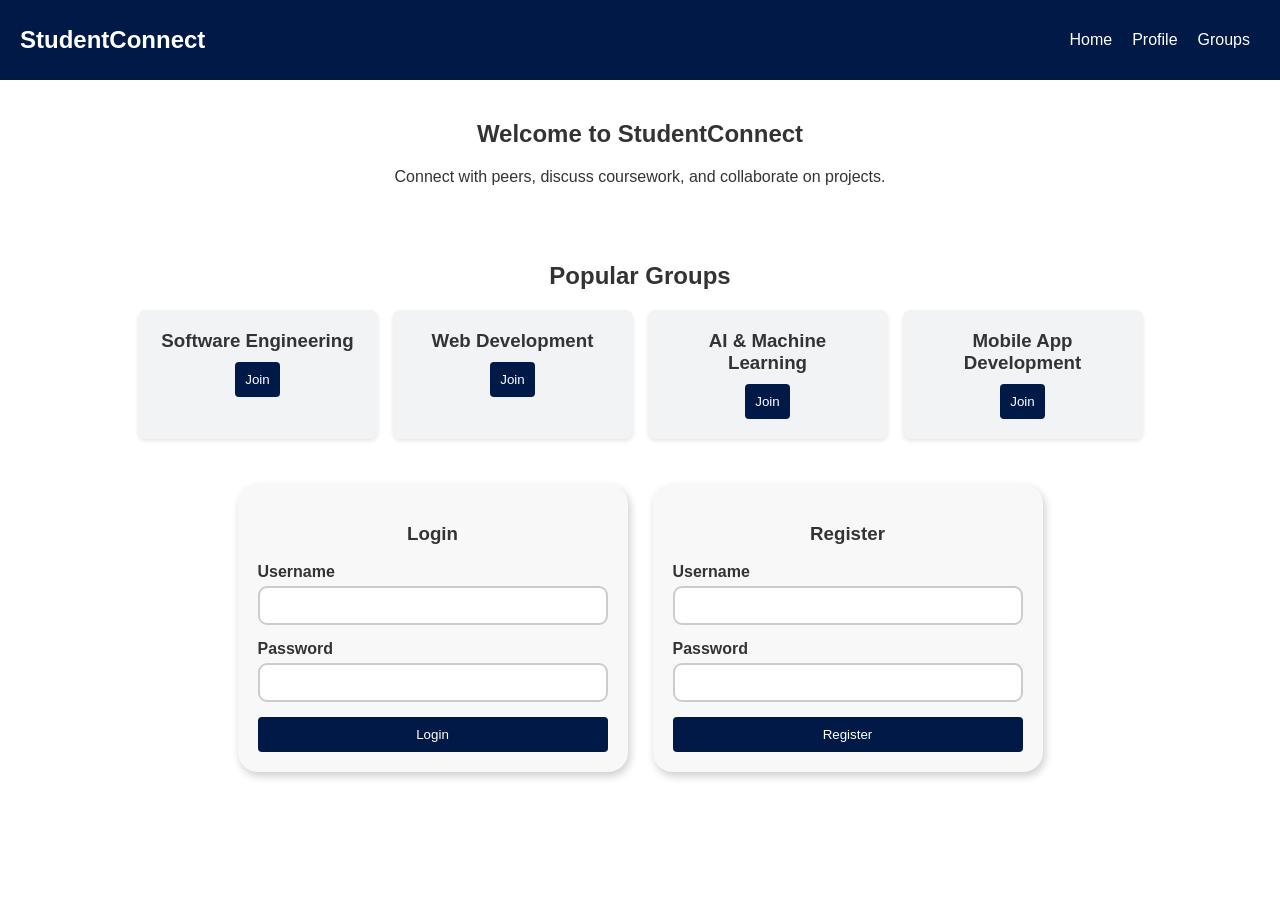
==== groups.html @ 41b74ba6 "Add files via upload" ====
<!DOCTYPE html>
<html lang="en">
<head>
    <meta charset="UTF-8">
    <meta name="viewport" content="width=device-width, initial-scale=1.0">
    <meta name="description" content="StudentConnect - Group Chat platform for students to communicate and collaborate in groups.">
    <title>StudentConnect - Groups</title>
    <link rel="stylesheet" href="css/groups.css">
    <link href="https://cdnjs.cloudflare.com/ajax/libs/font-awesome/5.15.4/css/all.min.css" rel="stylesheet">
    <link rel="icon" href="path-to-your-favicon.ico">
</head>
<body>
    <!-- Navbar -->
    <header>
        <h1>StudentConnect</h1>
        <nav>
            <a href="index.html" aria-label="Go to Home">Home</a>
            <a href="profile.html" aria-label="View your Profile">Profile</a>
            <a href="groups.html" aria-label="Explore Groups">Groups</a>
            <a href="index.html" id="logout" aria-label="Logout">Logout</a>
        </nav>
    </header>

    <!-- Groups Section -->
    <section class="groups-page">
        <h2>Explore Groups</h2>
        <div class="group-list" id="group-list">
            <p id="loading-groups">Loading groups...</p>
        </div>
    </section>

    <!-- Joined Groups Section -->
    <section class="joined-groups">
        <h2>Joined Groups</h2>
        <div class="joined-group-list" id="joined-group-list">
            <p>You haven't joined any groups yet.</p>
        </div>
    </section>

    <script src="groups.js"></script>
</body>
</html>
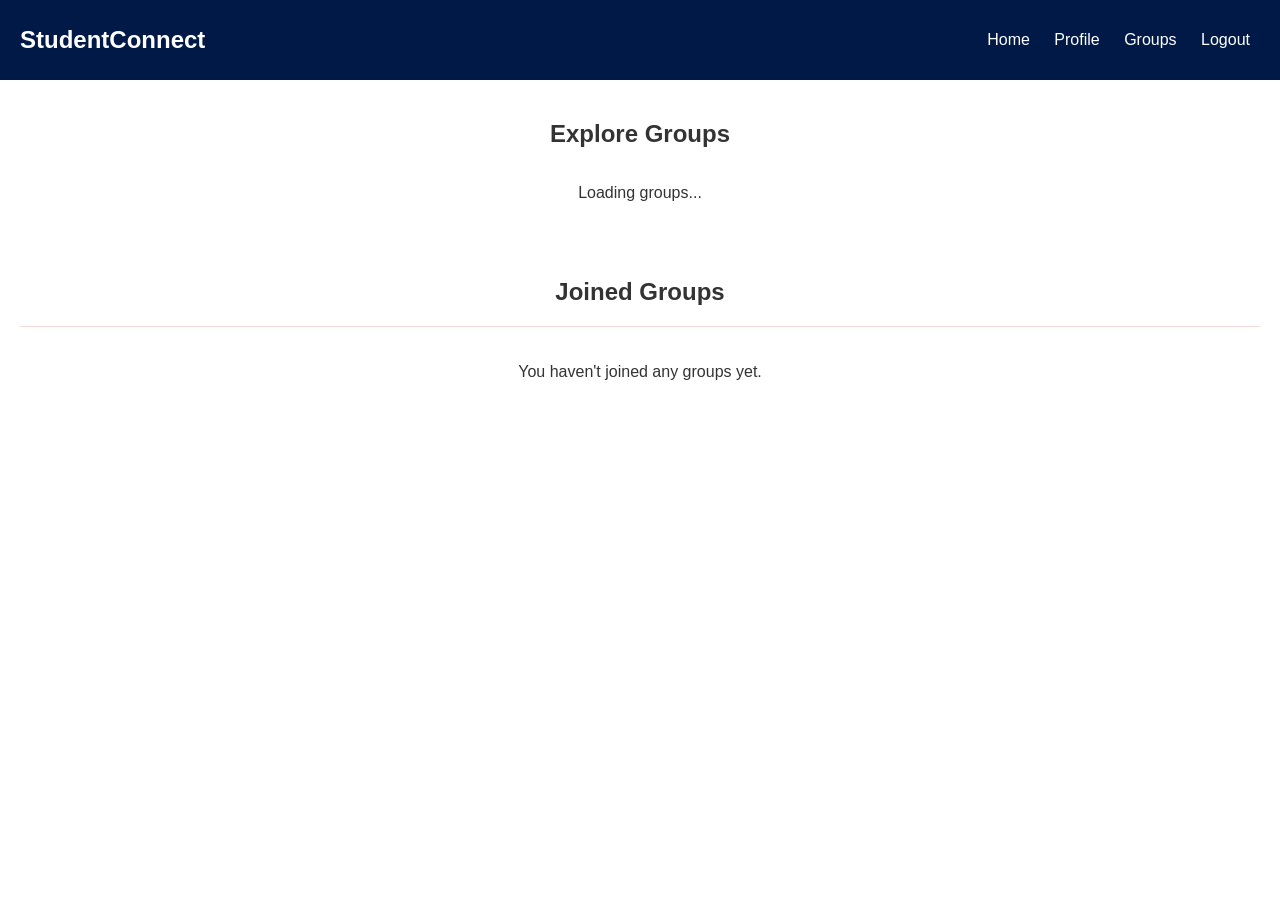
==== commit 0632d76c: "rm js" ====
--- a/groups.html
+++ b/groups.html
@@ -5,9 +5,10 @@
     <meta name="viewport" content="width=device-width, initial-scale=1.0">
     <meta name="description" content="StudentConnect - Group Chat platform for students to communicate and collaborate in groups.">
     <title>StudentConnect - Groups</title>
-    <link rel="stylesheet" href="css/groups.css">
+    <link rel="stylesheet" href="groups.css">
     <link href="https://cdnjs.cloudflare.com/ajax/libs/font-awesome/5.15.4/css/all.min.css" rel="stylesheet">
     <link rel="icon" href="path-to-your-favicon.ico">
+
 </head>
 <body>
     <!-- Navbar -->
@@ -37,6 +38,5 @@
         </div>
     </section>
 
-    <script src="groups.js"></script>
 </body>
 </html>
--- a/groups.css
+++ b/groups.css
@@ -0,0 +1,151 @@
+/* General Styles */
+body {
+    font-family: Arial, sans-serif;
+    margin: 0;
+    padding: 0;
+    color: #333;
+}
+
+header {
+    background-color: #001946;
+    color: white;
+    padding: 10px 20px;
+    display: flex;
+    justify-content: space-between;
+    align-items: center;
+}
+
+header h1 {
+    font-size: 24px;
+}
+
+nav a {
+    color: white;
+    text-decoration: none;
+    margin: 0 10px;
+}
+
+.groups-page {
+    padding: 20px;
+    text-align: center;
+}
+
+.groups-page h2 {
+    font-size: 24px;
+    margin-bottom: 20px;
+}
+
+.group-list {
+    display: flex;
+    flex-wrap: wrap;
+    justify-content: center;
+    gap: 12px;
+}
+
+.groups-page, .joined-groups {
+    padding: 20px;
+    text-align: center;
+}
+
+.group-list, .joined-group-list {
+    display: flex;
+    flex-wrap: wrap;
+    justify-content: center;
+    gap: 15px;
+}
+
+.group-item {
+    padding: 20px;
+    width: 200px;
+    border-radius: 8px;
+    box-shadow: 0 2px 4px rgba(0, 0, 0, 0.1);
+    cursor: pointer;
+    transition: transform 0.3s;
+}
+
+.group-item:hover {
+    transform: scale(1.05);
+}
+
+/* Available Groups List */
+.group-item {
+    background-color: #f1f3f5;
+    padding: 15px;
+    border-radius: 8px;
+    box-shadow: 0 4px 8px rgba(0, 0, 0, 0.1);
+    display: flex;
+    justify-content: space-between;
+    align-items: center;
+    margin-bottom: 18px;
+    transition: background-color 0.3s;
+}
+
+.group-item:hover {
+    background-color: #e0e5ec;
+}
+
+.group-item button {
+    padding: 8px 12px;
+    background-color: #001946;
+    color: white;
+    border: none;
+    border-radius: 5px;
+    cursor: pointer;
+    transition: background-color 0.3s, transform 0.2s;
+    margin-top: 5px;
+}
+
+.group-item button:hover {
+    background-color: #00287a;
+    transform: scale(1.05);
+}
+
+.group-item button:disabled {
+    background-color: #aaa;
+    cursor: not-allowed;
+}
+
+
+/* Joined Groups List */
+#joined-group-list {
+    margin-top: 20px;
+    padding-top: 20px;
+    border-top: 1px solid #f3d9d9;
+}
+
+#joined-group-list .group-item {
+    flex-direction: column;
+    align-items: flex-start;
+}
+
+/* Options Button Styling */
+.options-btn {
+    padding: 8px 12px;
+    color: white;
+    border: none;
+    border-radius: 5px;
+    cursor: pointer;
+    margin-top: 35px;
+    transition: background-color 0.3s, transform 0.2s;
+}
+
+@media (max-width: 768px) {
+    .main-container {
+        grid-template-columns: 1fr;
+        padding: 10px;
+    }
+    .group-item {
+        flex-direction: column;
+        align-items: flex-start;
+    }
+}
+
+.leave-btn {
+    padding: 8px 10px;
+    color: white;
+    border: none;
+    border-radius: 10px;
+    cursor: pointer;
+    margin-left: 130px;
+    transition: background-color 0.3s, transform 0.2s;
+}
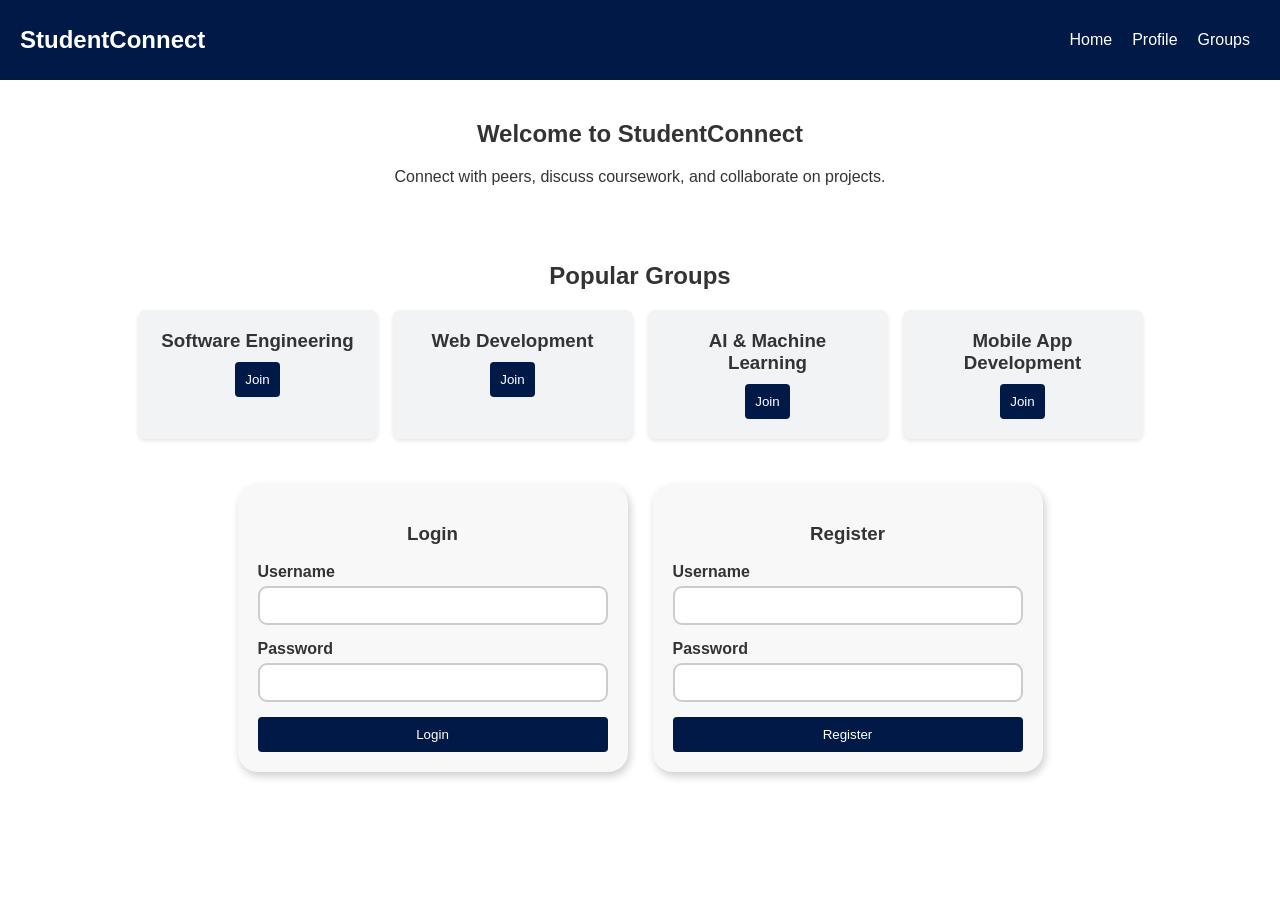
==== commit 54273917: "add js" ====
--- a/groups.html
+++ b/groups.html
@@ -8,7 +8,6 @@
     <link rel="stylesheet" href="groups.css">
     <link href="https://cdnjs.cloudflare.com/ajax/libs/font-awesome/5.15.4/css/all.min.css" rel="stylesheet">
     <link rel="icon" href="path-to-your-favicon.ico">
-
 </head>
 <body>
     <!-- Navbar -->
@@ -38,5 +37,6 @@
         </div>
     </section>
 
+    <script src="groups.js"></script>
 </body>
 </html>
